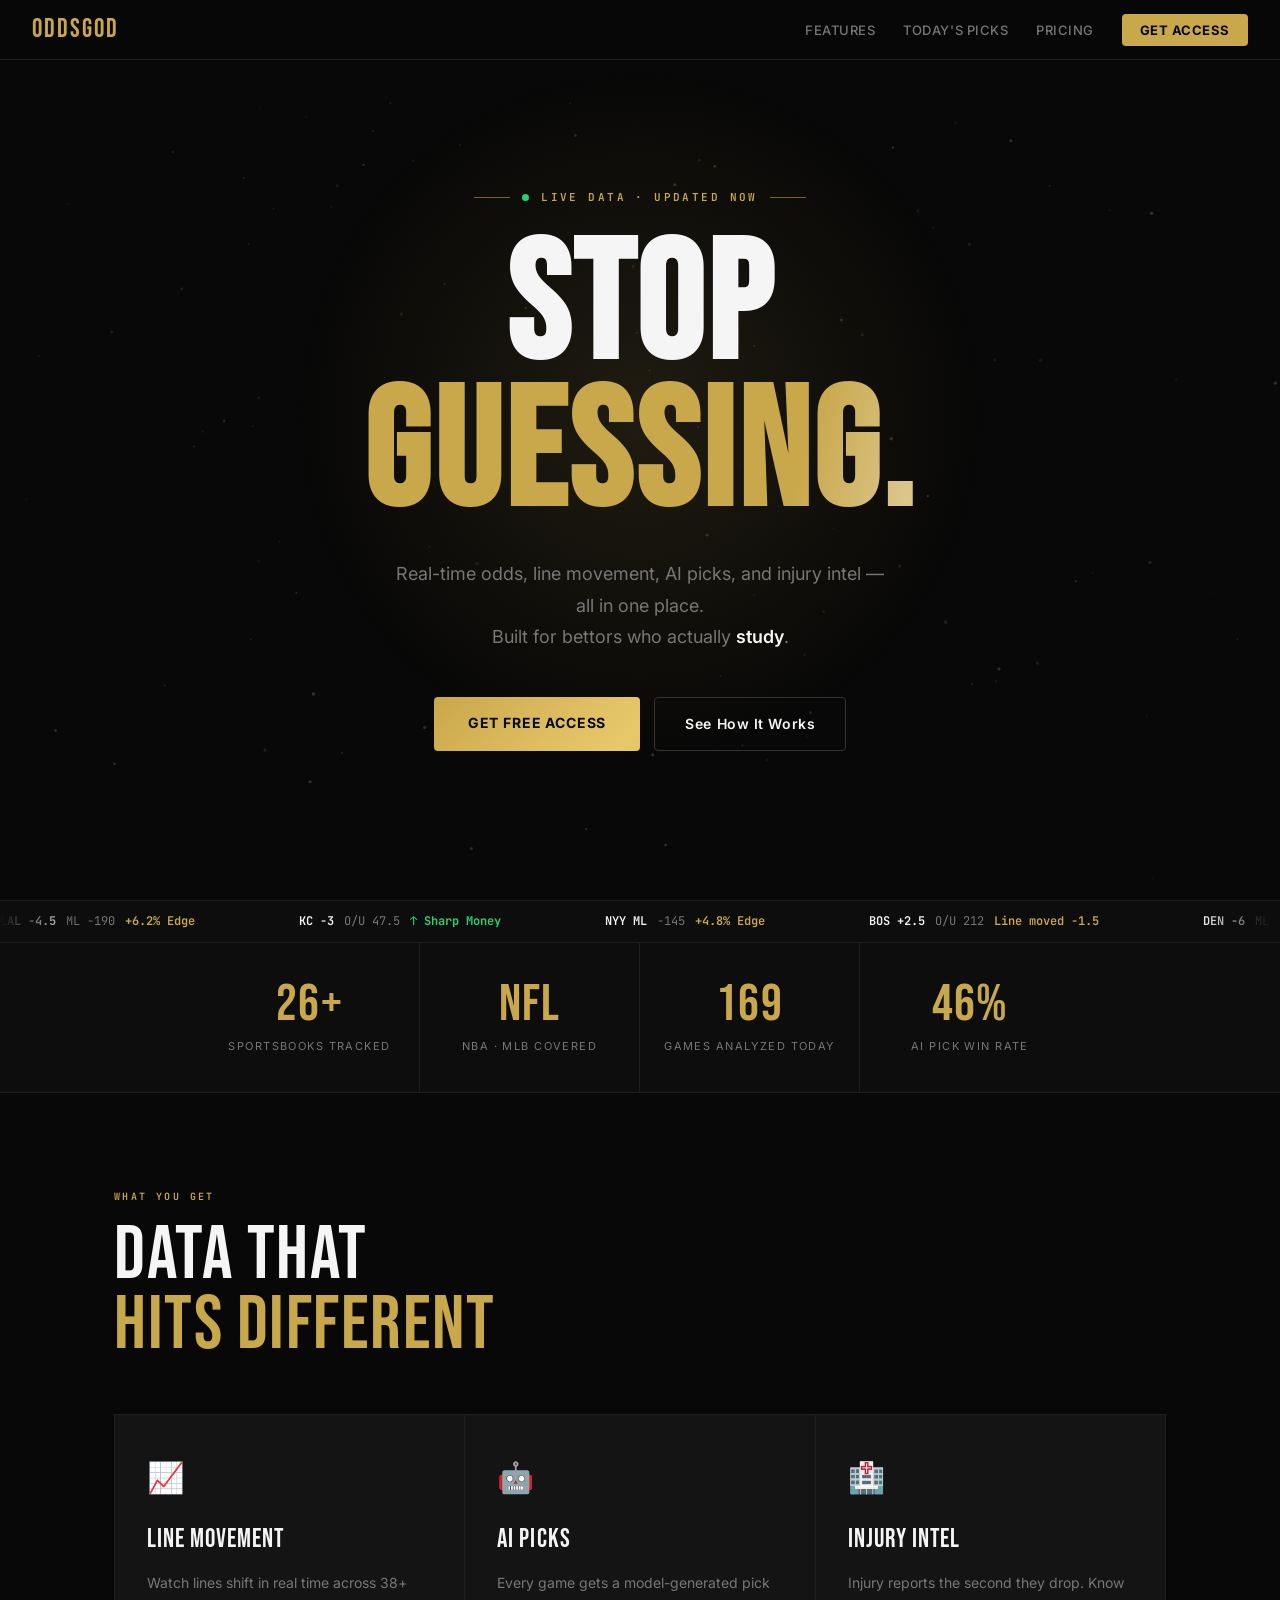
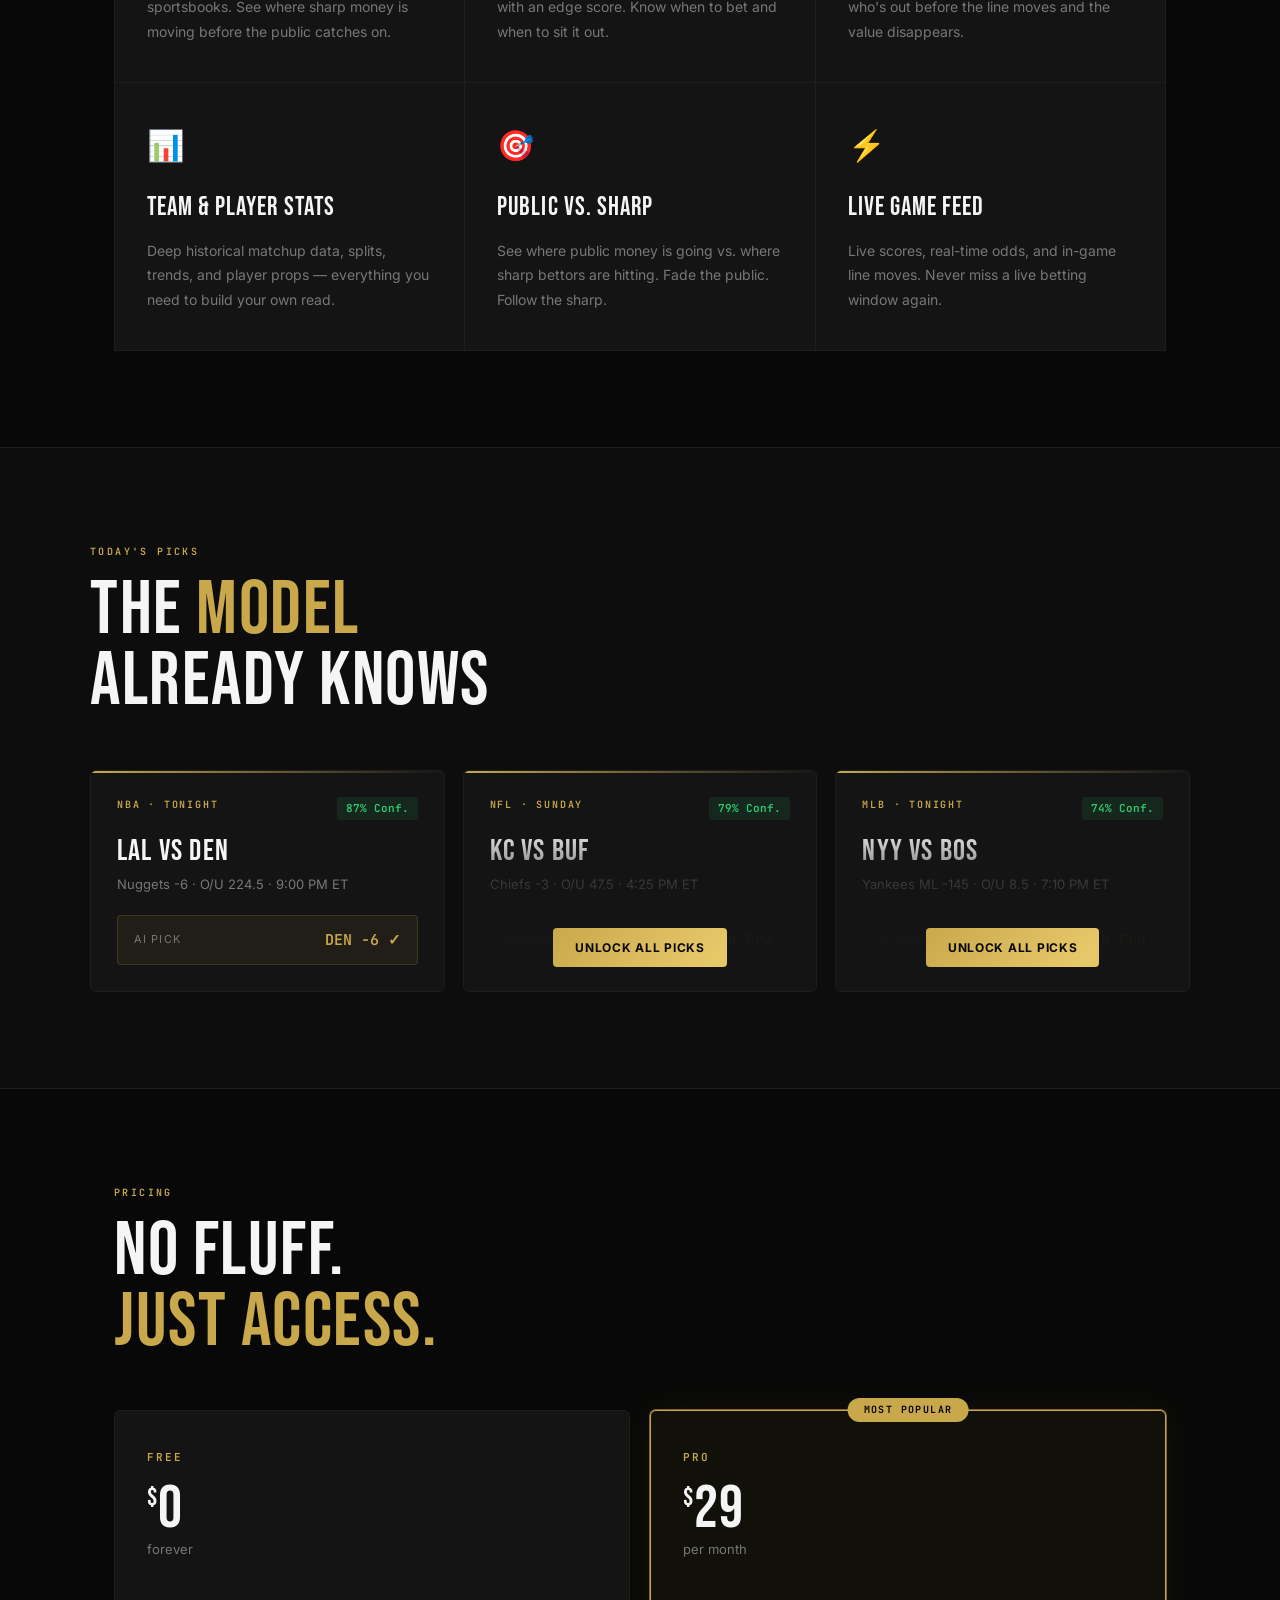
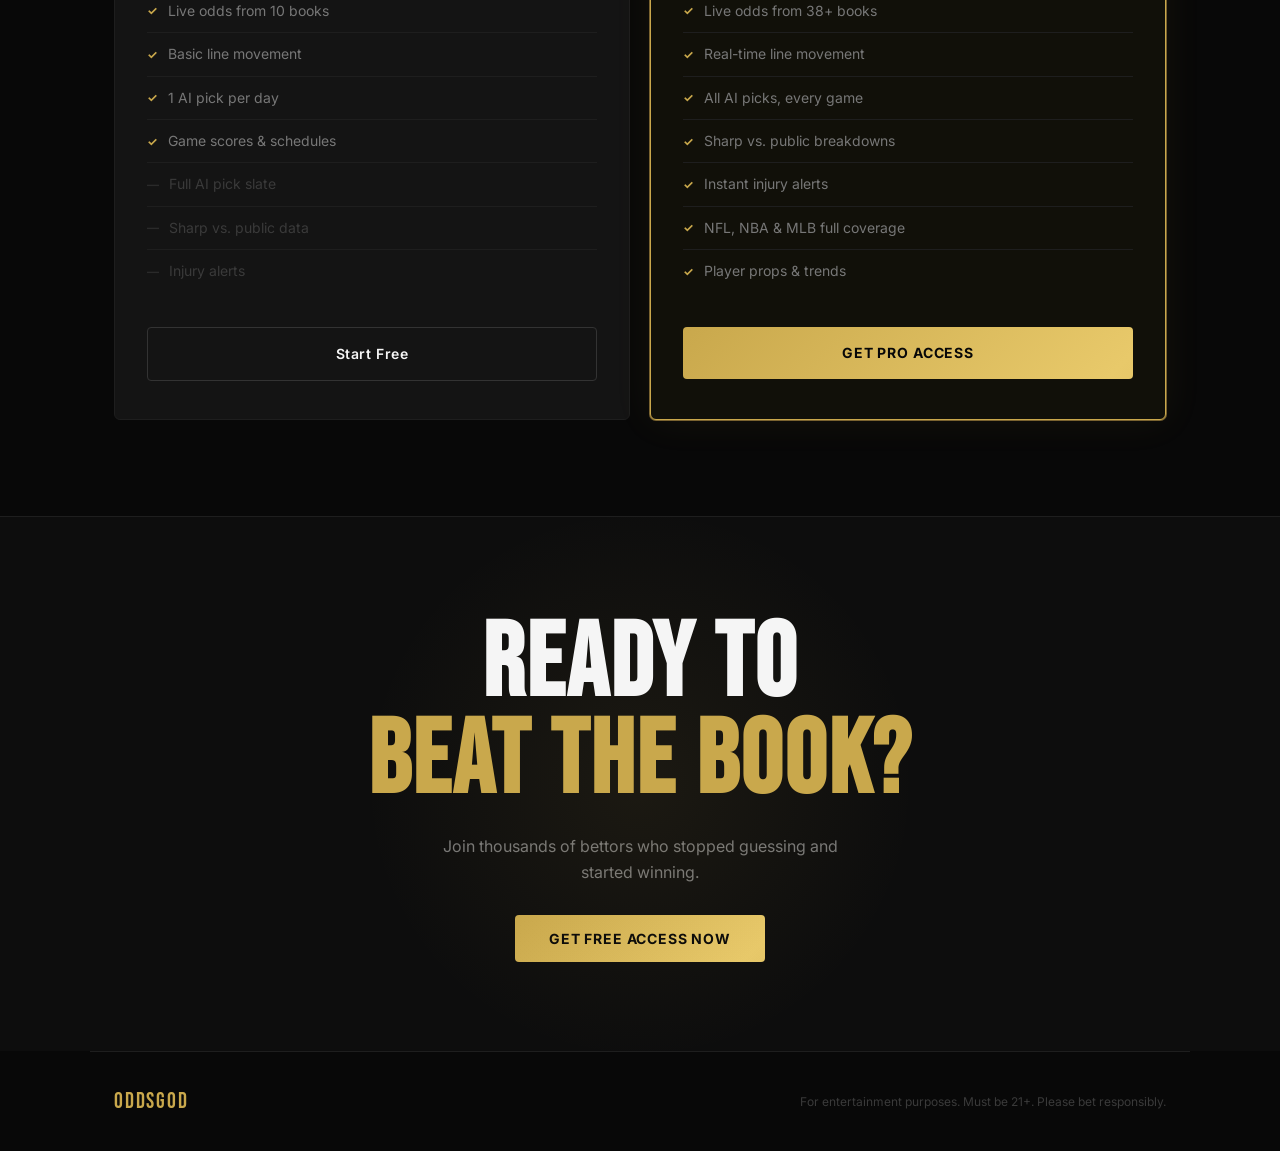
==== index.html @ eaa145ea "initial commit" ====
<!DOCTYPE html>
<html lang="en">
<head>
  <meta charset="UTF-8" />
  <meta name="viewport" content="width=device-width, initial-scale=1.0" />
  <title>OddsGod — Beat the Book</title>
  <link href="https://fonts.googleapis.com/css2?family=Bebas+Neue&family=Inter:wght@400;500;600;700&family=JetBrains+Mono:wght@400;600&display=swap" rel="stylesheet" />
  <style>
    *, *::before, *::after { box-sizing: border-box; margin: 0; padding: 0; }

    :root {
      --black:   #080808;
      --dark:    #0d0d0d;
      --card:    #141414;
      --border:  #1e1e1e;
      --gold:    #C9A84C;
      --gold-lt: #E8C96A;
      --gold-dim:#7A6330;
      --white:   #F5F5F5;
      --muted:   #777777;
      --green:   #2ECC71;
      --red:     #E74C3C;
    }

    html { scroll-behavior: smooth; }

    body {
      background: var(--black);
      color: var(--white);
      font-family: 'Inter', sans-serif;
      font-size: 16px;
      line-height: 1.6;
      -webkit-font-smoothing: antialiased;
      overflow-x: hidden;
    }

    /* ── CANVAS PARTICLES ── */
    #particles {
      position: fixed;
      inset: 0;
      z-index: 0;
      pointer-events: none;
      opacity: 0.45;
    }

    /* ── NAV ── */
    nav {
      position: fixed;
      top: 0; left: 0; right: 0;
      z-index: 200;
      display: flex;
      align-items: center;
      justify-content: space-between;
      padding: 0 32px;
      height: 60px;
      background: rgba(8,8,8,0.85);
      backdrop-filter: blur(18px);
      border-bottom: 1px solid var(--border);
      transition: background 0.3s;
    }

    .nav-logo {
      font-family: 'Bebas Neue', sans-serif;
      font-size: 26px;
      letter-spacing: 0.08em;
      color: var(--gold);
      text-decoration: none;
      position: relative;
    }

    .nav-logo::after {
      content: '';
      position: absolute;
      bottom: -2px; left: 0; right: 0;
      height: 1px;
      background: var(--gold);
      transform: scaleX(0);
      transition: transform 0.3s;
    }
    .nav-logo:hover::after { transform: scaleX(1); }

    .nav-links { display: flex; gap: 28px; list-style: none; }

    .nav-links a {
      color: var(--muted);
      text-decoration: none;
      font-size: 13px;
      font-weight: 500;
      letter-spacing: 0.04em;
      text-transform: uppercase;
      transition: color 0.2s;
    }
    .nav-links a:hover { color: var(--white); }

    .nav-cta {
      background: var(--gold) !important;
      color: var(--black) !important;
      padding: 8px 18px;
      border-radius: 4px;
      font-weight: 700 !important;
      transition: background 0.2s, box-shadow 0.2s !important;
    }
    .nav-cta:hover {
      background: var(--gold-lt) !important;
      box-shadow: 0 0 18px rgba(201,168,76,0.4) !important;
      color: var(--black) !important;
    }

    /* ── HERO ── */
    .hero {
      min-height: 100vh;
      display: flex;
      flex-direction: column;
      align-items: center;
      justify-content: center;
      text-align: center;
      padding: 100px 24px 60px;
      position: relative;
      z-index: 1;
      overflow: hidden;
    }

    /* Animated radial pulse behind hero */
    .hero-glow {
      position: absolute;
      width: 700px; height: 700px;
      border-radius: 50%;
      background: radial-gradient(circle, rgba(201,168,76,0.12) 0%, transparent 70%);
      top: 50%; left: 50%;
      transform: translate(-50%, -55%);
      animation: glowPulse 4s ease-in-out infinite;
      pointer-events: none;
    }

    @keyframes glowPulse {
      0%, 100% { transform: translate(-50%, -55%) scale(1);   opacity: 1; }
      50%       { transform: translate(-50%, -55%) scale(1.15); opacity: 0.6; }
    }

    .hero-eyebrow {
      font-family: 'JetBrains Mono', monospace;
      font-size: 11px;
      font-weight: 600;
      letter-spacing: 0.22em;
      text-transform: uppercase;
      color: var(--gold);
      margin-bottom: 28px;
      display: flex;
      align-items: center;
      gap: 12px;
      opacity: 0;
      animation: fadeUp 0.7s 0.2s forwards;
    }

    .hero-eyebrow::before, .hero-eyebrow::after {
      content: '';
      display: block;
      width: 36px; height: 1px;
      background: var(--gold-dim);
    }

    /* Live dot */
    .live-dot {
      width: 7px; height: 7px;
      border-radius: 50%;
      background: var(--green);
      display: inline-block;
      box-shadow: 0 0 0 0 rgba(46,204,113,0.5);
      animation: livePing 1.6s ease-out infinite;
    }
    @keyframes livePing {
      0%   { box-shadow: 0 0 0 0 rgba(46,204,113,0.6); }
      70%  { box-shadow: 0 0 0 8px rgba(46,204,113,0); }
      100% { box-shadow: 0 0 0 0 rgba(46,204,113,0); }
    }

    .hero h1 {
      font-family: 'Bebas Neue', sans-serif;
      font-size: clamp(78px, 15vw, 168px);
      line-height: 0.88;
      letter-spacing: 0.02em;
      color: var(--white);
      opacity: 0;
      animation: fadeUp 0.7s 0.4s forwards;
    }

    .hero h1 .gold-word {
      color: var(--gold);
      display: block;
      position: relative;
    }

    /* Shimmer sweep on the gold word */
    .hero h1 .gold-word::after {
      content: attr(data-text);
      position: absolute;
      inset: 0;
      background: linear-gradient(105deg, transparent 40%, rgba(255,255,255,0.35) 50%, transparent 60%);
      background-size: 200%;
      -webkit-background-clip: text;
      background-clip: text;
      -webkit-text-fill-color: transparent;
      animation: shimmer 3.5s 1.2s ease-in-out infinite;
    }
    @keyframes shimmer {
      0%   { background-position: 200% center; }
      100% { background-position: -200% center; }
    }

    /* Typewriter sub */
    .hero-sub {
      font-size: clamp(15px, 2vw, 18px);
      color: var(--muted);
      max-width: 500px;
      margin: 28px auto 44px;
      line-height: 1.75;
      opacity: 0;
      animation: fadeUp 0.7s 0.7s forwards;
    }
    .hero-sub strong { color: var(--white); font-weight: 600; }

    .hero-actions {
      display: flex;
      gap: 14px;
      flex-wrap: wrap;
      justify-content: center;
      opacity: 0;
      animation: fadeUp 0.7s 0.9s forwards;
    }

    /* ── BUTTONS ── */
    .btn-primary {
      background: linear-gradient(135deg, #C9A84C, #E8C96A, #C9A84C);
      background-size: 200%;
      color: var(--black);
      font-weight: 700;
      font-size: 14px;
      letter-spacing: 0.06em;
      text-transform: uppercase;
      padding: 15px 34px;
      border-radius: 4px;
      text-decoration: none;
      border: none;
      cursor: pointer;
      transition: background-position 0.4s, transform 0.15s, box-shadow 0.3s;
      animation: gradShift 3s ease infinite;
    }
    @keyframes gradShift {
      0%,100% { background-position: 0% 50%; }
      50%      { background-position: 100% 50%; }
    }
    .btn-primary:hover {
      transform: translateY(-2px);
      box-shadow: 0 8px 28px rgba(201,168,76,0.45);
    }

    .btn-secondary {
      background: transparent;
      color: var(--white);
      font-weight: 600;
      font-size: 14px;
      letter-spacing: 0.04em;
      padding: 15px 30px;
      border-radius: 4px;
      border: 1px solid #333;
      text-decoration: none;
      cursor: pointer;
      transition: border-color 0.25s, color 0.25s, box-shadow 0.25s;
    }
    .btn-secondary:hover {
      border-color: var(--gold-dim);
      color: var(--gold-lt);
      box-shadow: 0 0 14px rgba(201,168,76,0.15);
    }

    /* ── TICKER ── */
    .ticker-wrap {
      width: 100%;
      overflow: hidden;
      border-top: 1px solid var(--border);
      border-bottom: 1px solid var(--border);
      background: var(--dark);
      padding: 11px 0;
      position: relative;
      z-index: 1;
    }
    .ticker-wrap::before, .ticker-wrap::after {
      content: '';
      position: absolute;
      top: 0; bottom: 0;
      width: 80px;
      z-index: 2;
      pointer-events: none;
    }
    .ticker-wrap::before { left: 0;  background: linear-gradient(to right, var(--dark), transparent); }
    .ticker-wrap::after  { right: 0; background: linear-gradient(to left,  var(--dark), transparent); }

    .ticker-track {
      display: flex;
      gap: 52px;
      animation: ticker 22s linear infinite;
      white-space: nowrap;
    }
    @keyframes ticker {
      0%   { transform: translateX(0); }
      100% { transform: translateX(-50%); }
    }

    .tick-item {
      display: flex;
      align-items: center;
      gap: 10px;
      font-family: 'JetBrains Mono', monospace;
      font-size: 12px;
      flex-shrink: 0;
    }
    .tick-team { color: var(--white); font-weight: 600; }
    .tick-line { color: var(--muted); }
    .tick-edge { color: var(--gold); font-weight: 600; }
    .tick-up   { color: var(--green); font-weight: 700; }
    .tick-dot  { width: 3px; height: 3px; background: #333; border-radius: 50%; }

    /* ── STATS STRIP ── */
    .stats-strip {
      display: flex;
      justify-content: center;
      border-bottom: 1px solid var(--border);
      background: var(--dark);
      position: relative;
      z-index: 1;
    }
    .stat-item {
      flex: 1;
      max-width: 220px;
      text-align: center;
      padding: 36px 24px;
      border-right: 1px solid var(--border);
      transition: background 0.25s;
    }
    .stat-item:last-child { border-right: none; }
    .stat-item:hover { background: #111; }

    .stat-num {
      font-family: 'Bebas Neue', sans-serif;
      font-size: 52px;
      color: var(--gold);
      line-height: 1;
      letter-spacing: 0.02em;
    }
    .stat-label {
      font-size: 11px;
      color: var(--muted);
      text-transform: uppercase;
      letter-spacing: 0.13em;
      margin-top: 7px;
    }

    /* ── SCROLL REVEAL ── */
    .reveal {
      opacity: 0;
      transform: translateY(32px);
      transition: opacity 0.65s ease, transform 0.65s ease;
    }
    .reveal.visible {
      opacity: 1;
      transform: translateY(0);
    }

    /* stagger children */
    .reveal-stagger > * {
      opacity: 0;
      transform: translateY(28px);
      transition: opacity 0.55s ease, transform 0.55s ease;
    }
    .reveal-stagger.visible > *:nth-child(1) { opacity:1; transform:none; transition-delay:0.05s; }
    .reveal-stagger.visible > *:nth-child(2) { opacity:1; transform:none; transition-delay:0.15s; }
    .reveal-stagger.visible > *:nth-child(3) { opacity:1; transform:none; transition-delay:0.25s; }
    .reveal-stagger.visible > *:nth-child(4) { opacity:1; transform:none; transition-delay:0.35s; }
    .reveal-stagger.visible > *:nth-child(5) { opacity:1; transform:none; transition-delay:0.45s; }
    .reveal-stagger.visible > *:nth-child(6) { opacity:1; transform:none; transition-delay:0.55s; }

    /* ── SECTIONS ── */
    .section {
      padding: 96px 24px;
      max-width: 1100px;
      margin: 0 auto;
      position: relative;
      z-index: 1;
    }

    .section-label {
      font-family: 'JetBrains Mono', monospace;
      font-size: 10px;
      font-weight: 600;
      letter-spacing: 0.24em;
      text-transform: uppercase;
      color: var(--gold);
      margin-bottom: 16px;
    }

    .section-title {
      font-family: 'Bebas Neue', sans-serif;
      font-size: clamp(42px, 6.5vw, 76px);
      line-height: 0.93;
      letter-spacing: 0.02em;
      margin-bottom: 52px;
      color: var(--white);
    }
    .section-title em { font-style: normal; color: var(--gold); }

    /* ── FEATURES GRID ── */
    .features-grid {
      display: grid;
      grid-template-columns: repeat(auto-fit, minmax(300px, 1fr));
      gap: 1px;
      background: var(--border);
      border: 1px solid var(--border);
    }

    .feature-card {
      background: var(--card);
      padding: 38px 32px;
      position: relative;
      overflow: hidden;
      transition: background 0.25s, transform 0.25s;
      cursor: default;
    }
    .feature-card::before {
      content: '';
      position: absolute;
      bottom: 0; left: 0; right: 0;
      height: 2px;
      background: linear-gradient(90deg, var(--gold), transparent);
      transform: scaleX(0);
      transform-origin: left;
      transition: transform 0.35s ease;
    }
    .feature-card:hover { background: #1a1a1a; transform: translateY(-3px); }
    .feature-card:hover::before { transform: scaleX(1); }

    .feature-icon {
      font-size: 30px;
      margin-bottom: 18px;
      display: block;
      transition: transform 0.3s;
    }
    .feature-card:hover .feature-icon { transform: scale(1.15) rotate(-4deg); }

    .feature-name {
      font-family: 'Bebas Neue', sans-serif;
      font-size: 26px;
      letter-spacing: 0.04em;
      color: var(--white);
      margin-bottom: 10px;
    }
    .feature-desc { font-size: 14px; color: var(--muted); line-height: 1.75; }

    /* ── PICKS ── */
    .picks-section {
      background: var(--dark);
      border-top: 1px solid var(--border);
      border-bottom: 1px solid var(--border);
      padding: 96px 24px;
      position: relative;
      z-index: 1;
    }
    .picks-inner { max-width: 1100px; margin: 0 auto; }

    .picks-grid {
      display: grid;
      grid-template-columns: repeat(auto-fit, minmax(280px, 1fr));
      gap: 18px;
      margin-top: 52px;
    }

    .pick-card {
      background: var(--card);
      border: 1px solid var(--border);
      border-radius: 6px;
      padding: 26px;
      position: relative;
      overflow: hidden;
      transition: transform 0.25s, border-color 0.25s, box-shadow 0.25s;
    }
    .pick-card::before {
      content: '';
      position: absolute;
      top: 0; left: 0; right: 0;
      height: 2px;
      background: linear-gradient(90deg, var(--gold), transparent);
    }
    .pick-card:hover {
      transform: translateY(-4px);
      border-color: var(--gold-dim);
      box-shadow: 0 12px 32px rgba(0,0,0,0.5), 0 0 20px rgba(201,168,76,0.08);
    }

    .pick-header {
      display: flex;
      justify-content: space-between;
      align-items: flex-start;
      margin-bottom: 16px;
    }
    .pick-sport {
      font-family: 'JetBrains Mono', monospace;
      font-size: 10px;
      font-weight: 600;
      letter-spacing: 0.18em;
      color: var(--gold);
      text-transform: uppercase;
    }
    .pick-confidence {
      font-family: 'JetBrains Mono', monospace;
      font-size: 11px;
      font-weight: 600;
      color: var(--green);
      background: rgba(46,204,113,0.1);
      padding: 3px 9px;
      border-radius: 3px;
      animation: confPulse 2.5s ease-in-out infinite;
    }
    @keyframes confPulse {
      0%,100% { box-shadow: 0 0 0 0 rgba(46,204,113,0); }
      50%      { box-shadow: 0 0 8px 2px rgba(46,204,113,0.2); }
    }

    .pick-matchup {
      font-family: 'Bebas Neue', sans-serif;
      font-size: 30px;
      letter-spacing: 0.04em;
      color: var(--white);
      line-height: 1;
      margin-bottom: 8px;
    }
    .pick-detail { font-size: 13px; color: var(--muted); margin-bottom: 20px; }

    .pick-call {
      display: flex;
      align-items: center;
      justify-content: space-between;
      background: rgba(201,168,76,0.07);
      border: 1px solid rgba(201,168,76,0.18);
      border-radius: 4px;
      padding: 12px 16px;
    }
    .pick-call-label { font-size: 11px; color: var(--muted); text-transform: uppercase; letter-spacing: 0.1em; }
    .pick-call-value {
      font-family: 'JetBrains Mono', monospace;
      font-size: 15px;
      font-weight: 600;
      color: var(--gold);
    }

    .blur-overlay {
      position: absolute;
      inset: 0;
      background: linear-gradient(to bottom, transparent 25%, rgba(20,20,20,0.97) 65%);
      display: flex;
      align-items: flex-end;
      justify-content: center;
      padding-bottom: 24px;
    }
    .picks-locked { position: relative; }

    /* ── PRICING ── */
    .pricing-grid {
      display: grid;
      grid-template-columns: repeat(auto-fit, minmax(280px, 1fr));
      gap: 20px;
      margin-top: 52px;
    }

    .price-card {
      background: var(--card);
      border: 1px solid var(--border);
      border-radius: 6px;
      padding: 38px 32px;
      position: relative;
      transition: transform 0.25s, box-shadow 0.25s;
    }
    .price-card:hover {
      transform: translateY(-4px);
      box-shadow: 0 16px 40px rgba(0,0,0,0.45);
    }
    .price-card.featured {
      border-color: var(--gold);
      background: #111009;
      box-shadow: 0 0 0 1px var(--gold-dim), 0 0 40px rgba(201,168,76,0.07);
    }
    .price-card.featured:hover {
      box-shadow: 0 0 0 1px var(--gold), 0 16px 48px rgba(201,168,76,0.18);
    }

    .featured-badge {
      position: absolute;
      top: -13px; left: 50%;
      transform: translateX(-50%);
      background: var(--gold);
      color: var(--black);
      font-family: 'JetBrains Mono', monospace;
      font-size: 10px;
      font-weight: 700;
      letter-spacing: 0.14em;
      text-transform: uppercase;
      padding: 4px 16px;
      border-radius: 20px;
    }

    .price-tier {
      font-family: 'JetBrains Mono', monospace;
      font-size: 11px;
      font-weight: 600;
      letter-spacing: 0.18em;
      text-transform: uppercase;
      color: var(--gold);
      margin-bottom: 12px;
    }
    .price-amount {
      font-family: 'Bebas Neue', sans-serif;
      font-size: 60px;
      color: var(--white);
      line-height: 1;
      letter-spacing: 0.02em;
    }
    .price-amount sup { font-size: 26px; vertical-align: super; }
    .price-period { font-size: 13px; color: var(--muted); margin-bottom: 30px; }

    .price-features { list-style: none; margin-bottom: 34px; }
    .price-features li {
      font-size: 14px;
      color: var(--muted);
      padding: 10px 0;
      border-bottom: 1px solid var(--border);
      display: flex;
      align-items: center;
      gap: 10px;
    }
    .price-features li:last-child { border-bottom: none; }
    .price-features li::before { content: '✓'; color: var(--gold); font-weight: 700; font-size: 12px; flex-shrink: 0; }
    .price-features li.locked { color: #3a3a3a; }
    .price-features li.locked::before { content: '—'; color: #2a2a2a; }

    /* ── CTA ── */
    .cta-section {
      background: var(--dark);
      border-top: 1px solid var(--border);
      text-align: center;
      padding: 100px 24px;
      position: relative;
      z-index: 1;
      overflow: hidden;
    }
    .cta-section::before {
      content: '';
      position: absolute;
      width: 600px; height: 600px;
      border-radius: 50%;
      background: radial-gradient(circle, rgba(201,168,76,0.08) 0%, transparent 65%);
      top: 50%; left: 50%;
      transform: translate(-50%, -50%);
      animation: glowPulse 5s ease-in-out infinite;
      pointer-events: none;
    }

    .cta-section h2 {
      font-family: 'Bebas Neue', sans-serif;
      font-size: clamp(52px, 9vw, 104px);
      letter-spacing: 0.02em;
      line-height: 0.93;
      margin-bottom: 24px;
      position: relative;
    }
    .cta-section h2 span { color: var(--gold); }
    .cta-section p { font-size: 16px; color: var(--muted); max-width: 400px; margin: 0 auto 40px; }

    /* ── FOOTER ── */
    footer {
      border-top: 1px solid var(--border);
      padding: 32px 24px;
      display: flex;
      align-items: center;
      justify-content: space-between;
      flex-wrap: wrap;
      gap: 16px;
      max-width: 1100px;
      margin: 0 auto;
      position: relative;
      z-index: 1;
    }
    .footer-logo { font-family: 'Bebas Neue', sans-serif; font-size: 22px; letter-spacing: 0.08em; color: var(--gold); }
    .footer-note { font-size: 12px; color: #3a3a3a; }

    /* ── UTILITIES ── */
    @keyframes fadeUp {
      from { opacity: 0; transform: translateY(24px); }
      to   { opacity: 1; transform: translateY(0); }
    }

    @media (max-width: 640px) {
      nav { padding: 0 16px; }
      .nav-links { display: none; }
      .stats-strip { flex-wrap: wrap; }
      .stat-item { min-width: 50%; border-bottom: 1px solid var(--border); }
    }
  </style>
</head>
<body>

<canvas id="particles"></canvas>

<!-- NAV -->
<nav>
  <a class="nav-logo" href="#">OddsGod</a>
  <ul class="nav-links">
    <li><a href="#features">Features</a></li>
    <li><a href="#picks">Today's Picks</a></li>
    <li><a href="login.html">Pricing</a></li>
    <li><a href="login.html" class="nav-cta">Get Access</a></li>
  </ul>
</nav>

<!-- HERO -->
<section class="hero">
  <div class="hero-glow"></div>
  <div class="hero-eyebrow"><span class="live-dot"></span> Live Data · Updated Now</div>
  <h1>
    STOP
    <span class="gold-word" data-text="GUESSING.">GUESSING.</span>
  </h1>
  <p class="hero-sub">
    Real-time odds, line movement, AI picks, and injury intel — all in one place.<br />
    Built for bettors who actually <strong>study</strong>.
  </p>
  <div class="hero-actions">
    <a href="login.html" class="btn-primary">Get Free Access</a>
    <a href="#features" class="btn-secondary">See How It Works</a>
  </div>
</section>

<!-- TICKER -->
<div class="ticker-wrap">
  <div class="ticker-track" id="tickerTrack">
    <div class="tick-item"><span class="tick-team">LAL -4.5</span><span class="tick-line">ML -190</span><span class="tick-edge">+6.2% Edge</span></div>
    <div class="tick-dot"></div>
    <div class="tick-item"><span class="tick-team">KC -3</span><span class="tick-line">O/U 47.5</span><span class="tick-up">↑ Sharp Money</span></div>
    <div class="tick-dot"></div>
    <div class="tick-item"><span class="tick-team">NYY ML</span><span class="tick-line">-145</span><span class="tick-edge">+4.8% Edge</span></div>
    <div class="tick-dot"></div>
    <div class="tick-item"><span class="tick-team">BOS +2.5</span><span class="tick-line">O/U 212</span><span class="tick-edge">Line moved -1.5</span></div>
    <div class="tick-dot"></div>
    <div class="tick-item"><span class="tick-team">DEN -6</span><span class="tick-line">ML -250</span><span class="tick-edge">+7.1% Edge</span></div>
    <div class="tick-dot"></div>
    <div class="tick-item"><span class="tick-team">PHI +110</span><span class="tick-line">O/U 44</span><span class="tick-line">Public: 28%</span></div>
    <div class="tick-dot"></div>
    <div class="tick-item"><span class="tick-team">GSW +3</span><span class="tick-line">ML +140</span><span class="tick-up">↑ Line Move</span></div>
    <div class="tick-dot"></div>
    <div class="tick-item"><span class="tick-team">MIA -1.5</span><span class="tick-line">O/U 218</span><span class="tick-edge">+5.5% Edge</span></div>
    <div class="tick-dot"></div>
    <!-- Duplicate -->
    <div class="tick-item"><span class="tick-team">LAL -4.5</span><span class="tick-line">ML -190</span><span class="tick-edge">+6.2% Edge</span></div>
    <div class="tick-dot"></div>
    <div class="tick-item"><span class="tick-team">KC -3</span><span class="tick-line">O/U 47.5</span><span class="tick-up">↑ Sharp Money</span></div>
    <div class="tick-dot"></div>
    <div class="tick-item"><span class="tick-team">NYY ML</span><span class="tick-line">-145</span><span class="tick-edge">+4.8% Edge</span></div>
    <div class="tick-dot"></div>
    <div class="tick-item"><span class="tick-team">BOS +2.5</span><span class="tick-line">O/U 212</span><span class="tick-edge">Line moved -1.5</span></div>
    <div class="tick-dot"></div>
    <div class="tick-item"><span class="tick-team">DEN -6</span><span class="tick-line">ML -250</span><span class="tick-edge">+7.1% Edge</span></div>
    <div class="tick-dot"></div>
    <div class="tick-item"><span class="tick-team">PHI +110</span><span class="tick-line">O/U 44</span><span class="tick-line">Public: 28%</span></div>
    <div class="tick-dot"></div>
    <div class="tick-item"><span class="tick-team">GSW +3</span><span class="tick-line">ML +140</span><span class="tick-up">↑ Line Move</span></div>
    <div class="tick-dot"></div>
    <div class="tick-item"><span class="tick-team">MIA -1.5</span><span class="tick-line">O/U 218</span><span class="tick-edge">+5.5% Edge</span></div>
    <div class="tick-dot"></div>
  </div>
</div>

<!-- STATS STRIP -->
<div class="stats-strip reveal-stagger">
  <div class="stat-item">
    <div class="stat-num" data-count="38" data-suffix="+">0+</div>
    <div class="stat-label">Sportsbooks Tracked</div>
  </div>
  <div class="stat-item">
    <div class="stat-num">NFL</div>
    <div class="stat-label">NBA · MLB Covered</div>
  </div>
  <div class="stat-item">
    <div class="stat-num" data-count="247" data-suffix="">0</div>
    <div class="stat-label">Games Analyzed Today</div>
  </div>
  <div class="stat-item">
    <div class="stat-num" data-count="68" data-suffix="%">0%</div>
    <div class="stat-label">AI Pick Win Rate</div>
  </div>
</div>

<!-- FEATURES -->
<div id="features">
  <div class="section">
    <div class="section-label reveal">What You Get</div>
    <div class="section-title reveal">DATA THAT<br /><em>HITS DIFFERENT</em></div>
    <div class="features-grid reveal-stagger">
      <div class="feature-card">
        <span class="feature-icon">📈</span>
        <div class="feature-name">Line Movement</div>
        <p class="feature-desc">Watch lines shift in real time across 38+ sportsbooks. See where sharp money is moving before the public catches on.</p>
      </div>
      <div class="feature-card">
        <span class="feature-icon">🤖</span>
        <div class="feature-name">AI Picks</div>
        <p class="feature-desc">Every game gets a model-generated pick with an edge score. Know when to bet and when to sit it out.</p>
      </div>
      <div class="feature-card">
        <span class="feature-icon">🏥</span>
        <div class="feature-name">Injury Intel</div>
        <p class="feature-desc">Injury reports the second they drop. Know who's out before the line moves and the value disappears.</p>
      </div>
      <div class="feature-card">
        <span class="feature-icon">📊</span>
        <div class="feature-name">Team & Player Stats</div>
        <p class="feature-desc">Deep historical matchup data, splits, trends, and player props — everything you need to build your own read.</p>
      </div>
      <div class="feature-card">
        <span class="feature-icon">🎯</span>
        <div class="feature-name">Public vs. Sharp</div>
        <p class="feature-desc">See where public money is going vs. where sharp bettors are hitting. Fade the public. Follow the sharp.</p>
      </div>
      <div class="feature-card">
        <span class="feature-icon">⚡</span>
        <div class="feature-name">Live Game Feed</div>
        <p class="feature-desc">Live scores, real-time odds, and in-game line moves. Never miss a live betting window again.</p>
      </div>
    </div>
  </div>
</div>

<!-- PICKS PREVIEW -->
<div id="picks" class="picks-section">
  <div class="picks-inner">
    <div class="section-label reveal">Today's Picks</div>
    <div class="section-title reveal">THE <em>MODEL</em><br />ALREADY KNOWS</div>
    <div class="picks-grid reveal-stagger">
      <div class="pick-card">
        <div class="pick-header">
          <span class="pick-sport">NBA · Tonight</span>
          <span class="pick-confidence">87% Conf.</span>
        </div>
        <div class="pick-matchup">LAL VS DEN</div>
        <div class="pick-detail">Nuggets -6 · O/U 224.5 · 9:00 PM ET</div>
        <div class="pick-call">
          <span class="pick-call-label">AI Pick</span>
          <span class="pick-call-value">DEN -6 ✓</span>
        </div>
      </div>
      <div class="pick-card picks-locked">
        <div class="pick-header">
          <span class="pick-sport">NFL · Sunday</span>
          <span class="pick-confidence">79% Conf.</span>
        </div>
        <div class="pick-matchup">KC VS BUF</div>
        <div class="pick-detail">Chiefs -3 · O/U 47.5 · 4:25 PM ET</div>
        <div class="pick-call">
          <span class="pick-call-label">AI Pick</span>
          <span class="pick-call-value">— Unlock Pro</span>
        </div>
        <div class="blur-overlay">
          <a href="login.html" class="btn-primary" style="font-size:12px;padding:10px 22px;">Unlock All Picks</a>
        </div>
      </div>
      <div class="pick-card picks-locked">
        <div class="pick-header">
          <span class="pick-sport">MLB · Tonight</span>
          <span class="pick-confidence">74% Conf.</span>
        </div>
        <div class="pick-matchup">NYY VS BOS</div>
        <div class="pick-detail">Yankees ML -145 · O/U 8.5 · 7:10 PM ET</div>
        <div class="pick-call">
          <span class="pick-call-label">AI Pick</span>
          <span class="pick-call-value">— Unlock Pro</span>
        </div>
        <div class="blur-overlay">
          <a href="login.html" class="btn-primary" style="font-size:12px;padding:10px 22px;">Unlock All Picks</a>
        </div>
      </div>
    </div>
  </div>
</div>

<!-- PRICING -->
<div id="pricing">
  <div class="section">
    <div class="section-label reveal">Pricing</div>
    <div class="section-title reveal">NO FLUFF.<br /><em>JUST ACCESS.</em></div>
    <div class="pricing-grid reveal-stagger">
      <div class="price-card">
        <div class="price-tier">Free</div>
        <div class="price-amount"><sup>$</sup>0</div>
        <div class="price-period">forever</div>
        <ul class="price-features">
          <li>Live odds from 10 books</li>
          <li>Basic line movement</li>
          <li>1 AI pick per day</li>
          <li>Game scores &amp; schedules</li>
          <li class="locked">Full AI pick slate</li>
          <li class="locked">Sharp vs. public data</li>
          <li class="locked">Injury alerts</li>
        </ul>
        <a href="login.html" class="btn-secondary" style="display:block;text-align:center;">Start Free</a>
      </div>
      <div class="price-card featured">
        <div class="featured-badge">Most Popular</div>
        <div class="price-tier">Pro</div>
        <div class="price-amount"><sup>$</sup>29</div>
        <div class="price-period">per month</div>
        <ul class="price-features">
          <li>Live odds from 38+ books</li>
          <li>Real-time line movement</li>
          <li>All AI picks, every game</li>
          <li>Sharp vs. public breakdowns</li>
          <li>Instant injury alerts</li>
          <li>NFL, NBA &amp; MLB full coverage</li>
          <li>Player props &amp; trends</li>
        </ul>
        <a href="login.html" class="btn-primary" style="display:block;text-align:center;">Get Pro Access</a>
      </div>
    </div>
  </div>
</div>

<!-- CTA -->
<div class="cta-section reveal">
  <h2>READY TO<br /><span>BEAT THE BOOK?</span></h2>
  <p>Join thousands of bettors who stopped guessing and started winning.</p>
  <a href="login.html" class="btn-primary">Get Free Access Now</a>
</div>

<!-- FOOTER -->
<footer>
  <div class="footer-logo">OddsGod</div>
  <div class="footer-note">For entertainment purposes. Must be 21+. Please bet responsibly.</div>
</footer>

<script>
// ── PARTICLES ──
(function() {
  const canvas = document.getElementById('particles');
  const ctx = canvas.getContext('2d');
  let W, H, dots = [];

  function resize() {
    W = canvas.width  = window.innerWidth;
    H = canvas.height = window.innerHeight;
  }
  resize();
  window.addEventListener('resize', resize);

  function rand(min, max) { return Math.random() * (max - min) + min; }

  class Dot {
    constructor() { this.reset(); }
    reset() {
      this.x  = rand(0, W);
      this.y  = rand(0, H);
      this.r  = rand(0.6, 1.8);
      this.vx = rand(-0.18, 0.18);
      this.vy = rand(-0.18, 0.18);
      this.alpha = rand(0.15, 0.55);
    }
    update() {
      this.x += this.vx;
      this.y += this.vy;
      if (this.x < 0 || this.x > W || this.y < 0 || this.y > H) this.reset();
    }
    draw() {
      ctx.beginPath();
      ctx.arc(this.x, this.y, this.r, 0, Math.PI * 2);
      ctx.fillStyle = `rgba(201,168,76,${this.alpha})`;
      ctx.fill();
    }
  }

  for (let i = 0; i < 110; i++) dots.push(new Dot());

  // Draw connections
  function drawLines() {
    for (let i = 0; i < dots.length; i++) {
      for (let j = i + 1; j < dots.length; j++) {
        const dx = dots[i].x - dots[j].x;
        const dy = dots[i].y - dots[j].y;
        const dist = Math.sqrt(dx*dx + dy*dy);
        if (dist < 100) {
          ctx.beginPath();
          ctx.moveTo(dots[i].x, dots[i].y);
          ctx.lineTo(dots[j].x, dots[j].y);
          ctx.strokeStyle = `rgba(201,168,76,${0.07 * (1 - dist/100)})`;
          ctx.lineWidth = 0.5;
          ctx.stroke();
        }
      }
    }
  }

  function loop() {
    ctx.clearRect(0, 0, W, H);
    dots.forEach(d => { d.update(); d.draw(); });
    drawLines();
    requestAnimationFrame(loop);
  }
  loop();
})();

// ── SCROLL REVEAL ──
const revealEls = document.querySelectorAll('.reveal, .reveal-stagger');
const observer = new IntersectionObserver((entries) => {
  entries.forEach(e => {
    if (e.isIntersecting) {
      e.target.classList.add('visible');
      observer.unobserve(e.target);
    }
  });
}, { threshold: 0.12 });
revealEls.forEach(el => observer.observe(el));

// ── COUNT-UP NUMBERS ──
function countUp(el, target, suffix, duration) {
  let start = 0;
  const step = target / (duration / 16);
  const timer = setInterval(() => {
    start += step;
    if (start >= target) { start = target; clearInterval(timer); }
    el.textContent = Math.floor(start) + suffix;
  }, 16);
}

const countObserver = new IntersectionObserver((entries) => {
  entries.forEach(e => {
    if (e.isIntersecting) {
      const els = e.target.querySelectorAll('[data-count]');
      els.forEach(el => {
        const target = parseInt(el.dataset.count);
        const suffix = el.dataset.suffix || '';
        countUp(el, target, suffix, 1400);
      });
      countObserver.unobserve(e.target);
    }
  });
}, { threshold: 0.3 });

document.querySelectorAll('.stats-strip').forEach(el => countObserver.observe(el));
</script>
</body>
</html>
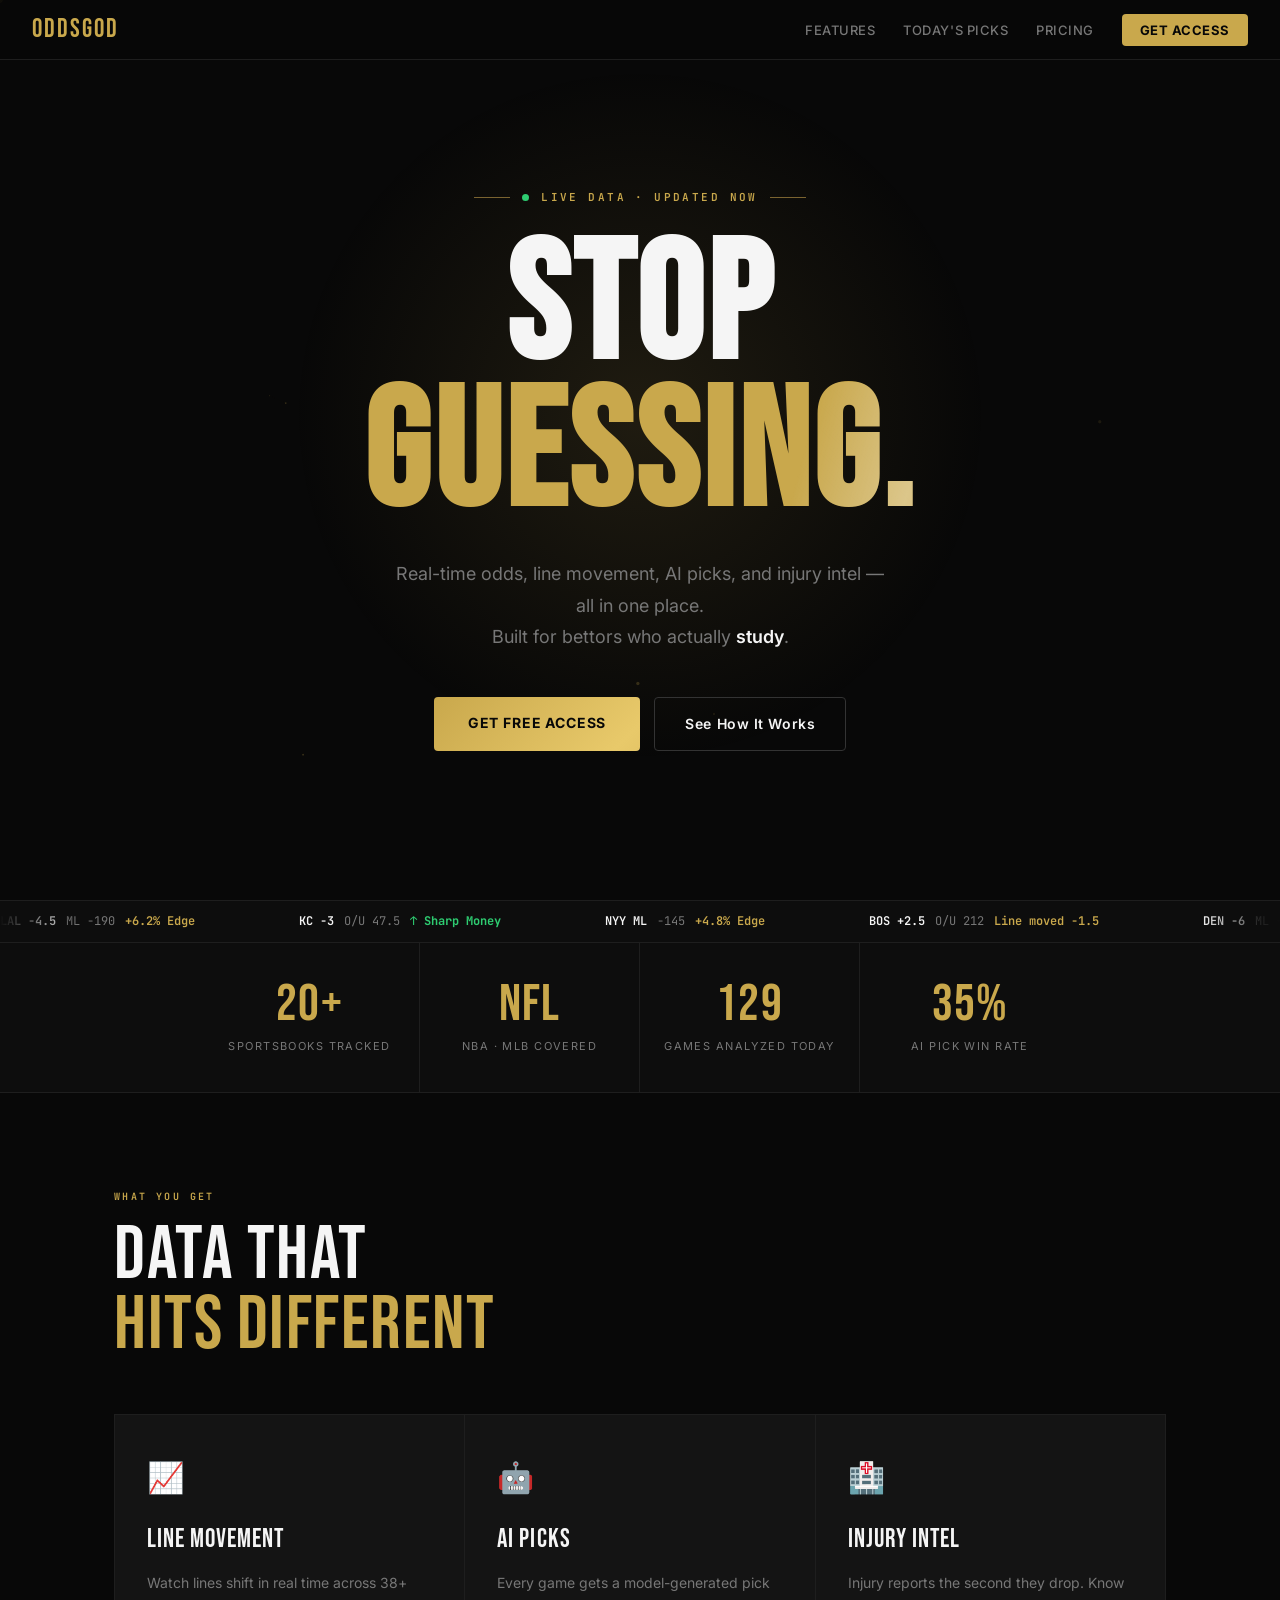
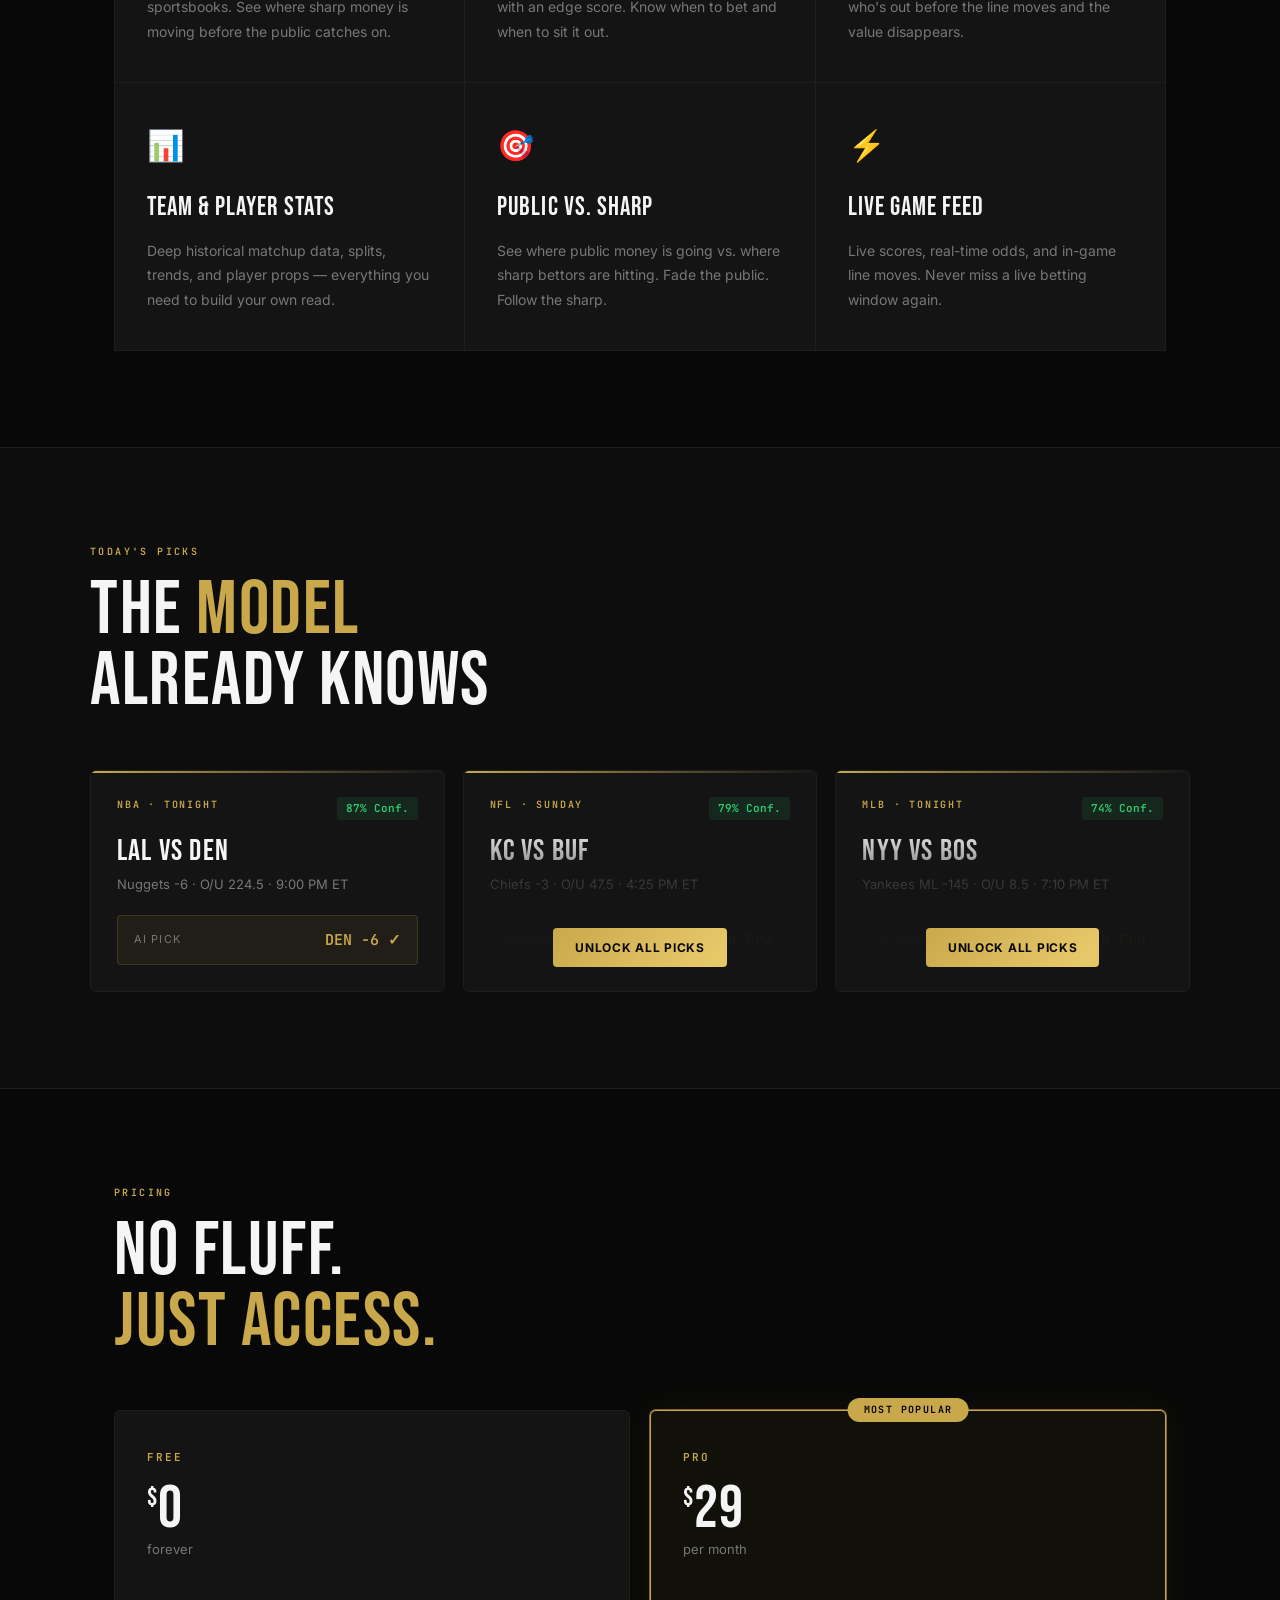
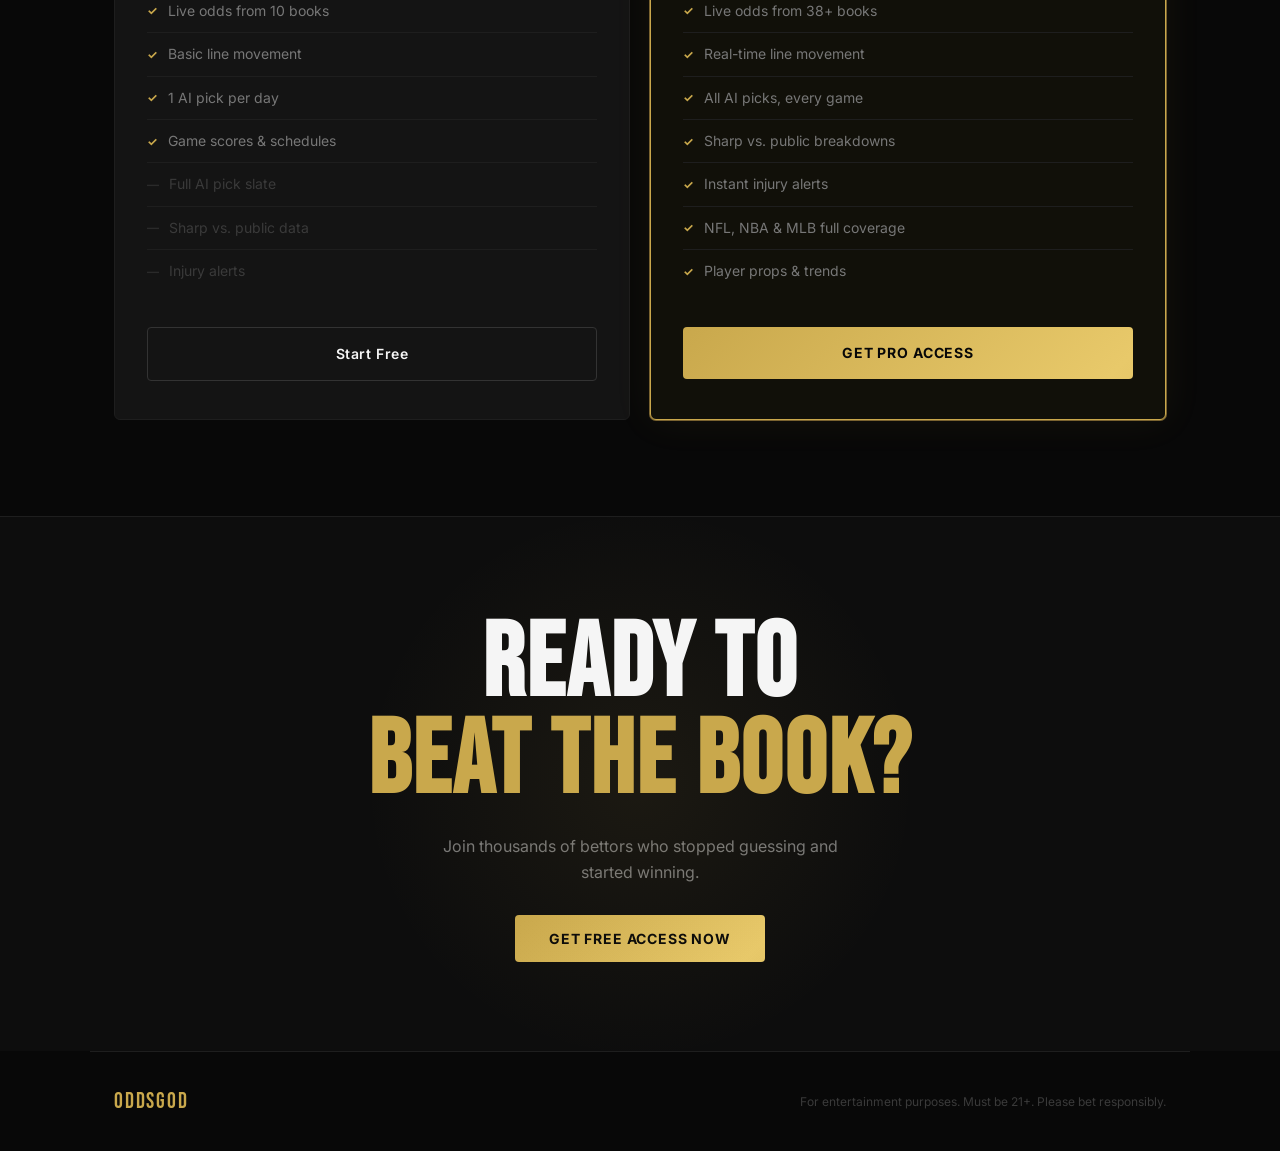
==== commit 74e166a9: "fix clean url routing" ====
--- a/index.html
+++ b/index.html
@@ -714,8 +714,8 @@
   <ul class="nav-links">
     <li><a href="#features">Features</a></li>
     <li><a href="#picks">Today's Picks</a></li>
-    <li><a href="login.html">Pricing</a></li>
-    <li><a href="login.html" class="nav-cta">Get Access</a></li>
+    <li><a href="/login">Pricing</a></li>
+    <li><a href="/login" class="nav-cta">Get Access</a></li>
   </ul>
 </nav>
 
@@ -732,7 +732,7 @@
     Built for bettors who actually <strong>study</strong>.
   </p>
   <div class="hero-actions">
-    <a href="login.html" class="btn-primary">Get Free Access</a>
+    <a href="/login" class="btn-primary">Get Free Access</a>
     <a href="#features" class="btn-secondary">See How It Works</a>
   </div>
 </section>
@@ -866,7 +866,7 @@
           <span class="pick-call-value">— Unlock Pro</span>
         </div>
         <div class="blur-overlay">
-          <a href="login.html" class="btn-primary" style="font-size:12px;padding:10px 22px;">Unlock All Picks</a>
+          <a href="/login" class="btn-primary" style="font-size:12px;padding:10px 22px;">Unlock All Picks</a>
         </div>
       </div>
       <div class="pick-card picks-locked">
@@ -881,7 +881,7 @@
           <span class="pick-call-value">— Unlock Pro</span>
         </div>
         <div class="blur-overlay">
-          <a href="login.html" class="btn-primary" style="font-size:12px;padding:10px 22px;">Unlock All Picks</a>
+          <a href="/login" class="btn-primary" style="font-size:12px;padding:10px 22px;">Unlock All Picks</a>
         </div>
       </div>
     </div>
@@ -907,7 +907,7 @@
           <li class="locked">Sharp vs. public data</li>
           <li class="locked">Injury alerts</li>
         </ul>
-        <a href="login.html" class="btn-secondary" style="display:block;text-align:center;">Start Free</a>
+        <a href="/login" class="btn-secondary" style="display:block;text-align:center;">Start Free</a>
       </div>
       <div class="price-card featured">
         <div class="featured-badge">Most Popular</div>
@@ -923,7 +923,7 @@
           <li>NFL, NBA &amp; MLB full coverage</li>
           <li>Player props &amp; trends</li>
         </ul>
-        <a href="login.html" class="btn-primary" style="display:block;text-align:center;">Get Pro Access</a>
+        <a href="/login" class="btn-primary" style="display:block;text-align:center;">Get Pro Access</a>
       </div>
     </div>
   </div>
@@ -933,7 +933,7 @@
 <div class="cta-section reveal">
   <h2>READY TO<br /><span>BEAT THE BOOK?</span></h2>
   <p>Join thousands of bettors who stopped guessing and started winning.</p>
-  <a href="login.html" class="btn-primary">Get Free Access Now</a>
+  <a href="/login" class="btn-primary">Get Free Access Now</a>
 </div>
 
 <!-- FOOTER -->
